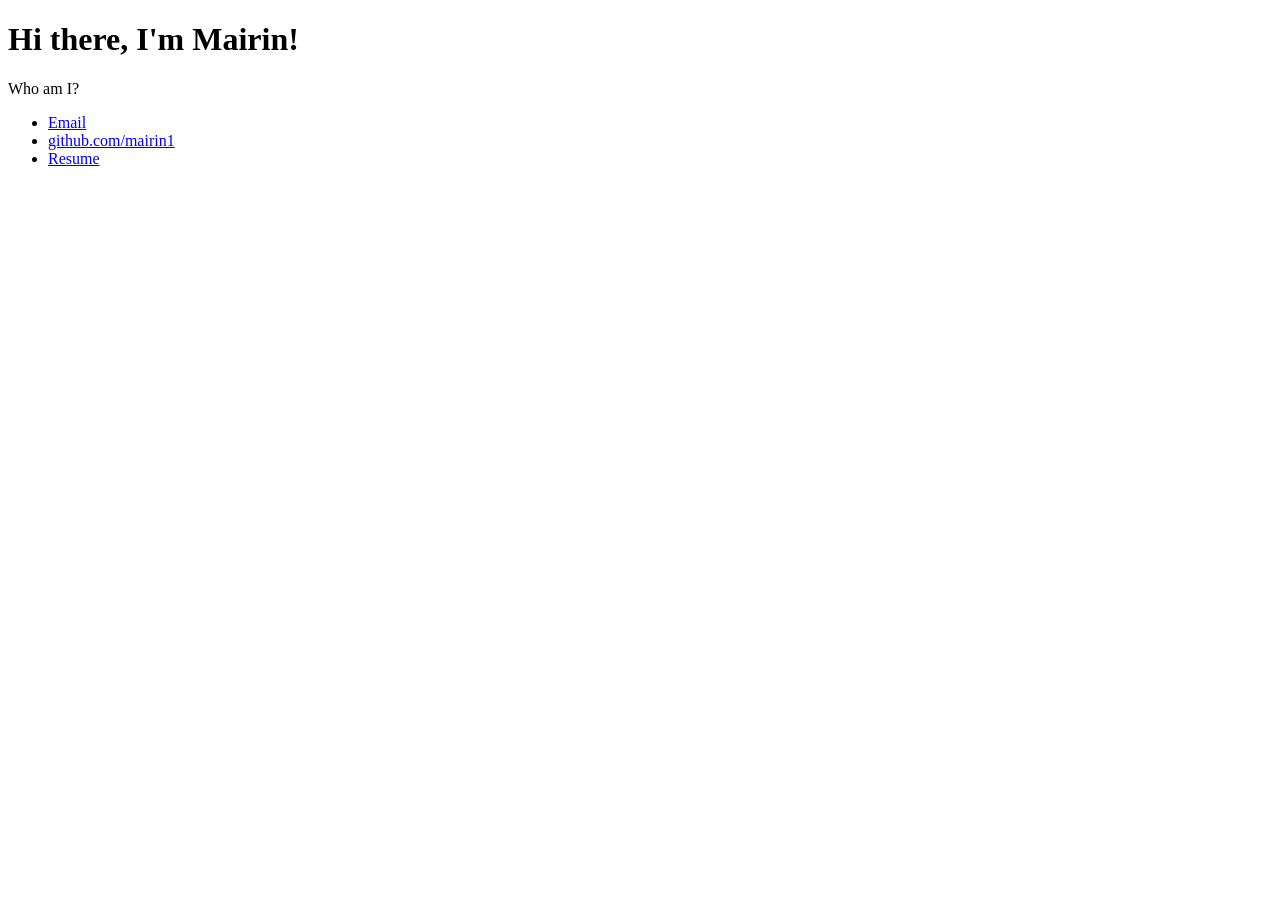
==== index.html @ e9eb47ba "adding links and just getting things running" ====
<!doctype html>
<html>
  <head>
    <title>Hello!</title>
  </head>
  <body>
    <div class="container">
      <div class="blurb">
        <h1>Hi there, I'm Mairin!</h1>
        <p>Who am I?</p>
      </div>
    </div>
    <footer>
      <ul>
        <li><a href="mailto:mairinoshaughnessy@gmail.com">Email</a></li>
        <li>
          <a href="https://github.com/mairin1">github.com/mairin1</a>
        </li>
        <li><a href="files/oshaughnessy_resume2026.pdf">Resume</a></li>
      </ul>
    </footer>
  </body>
</html>
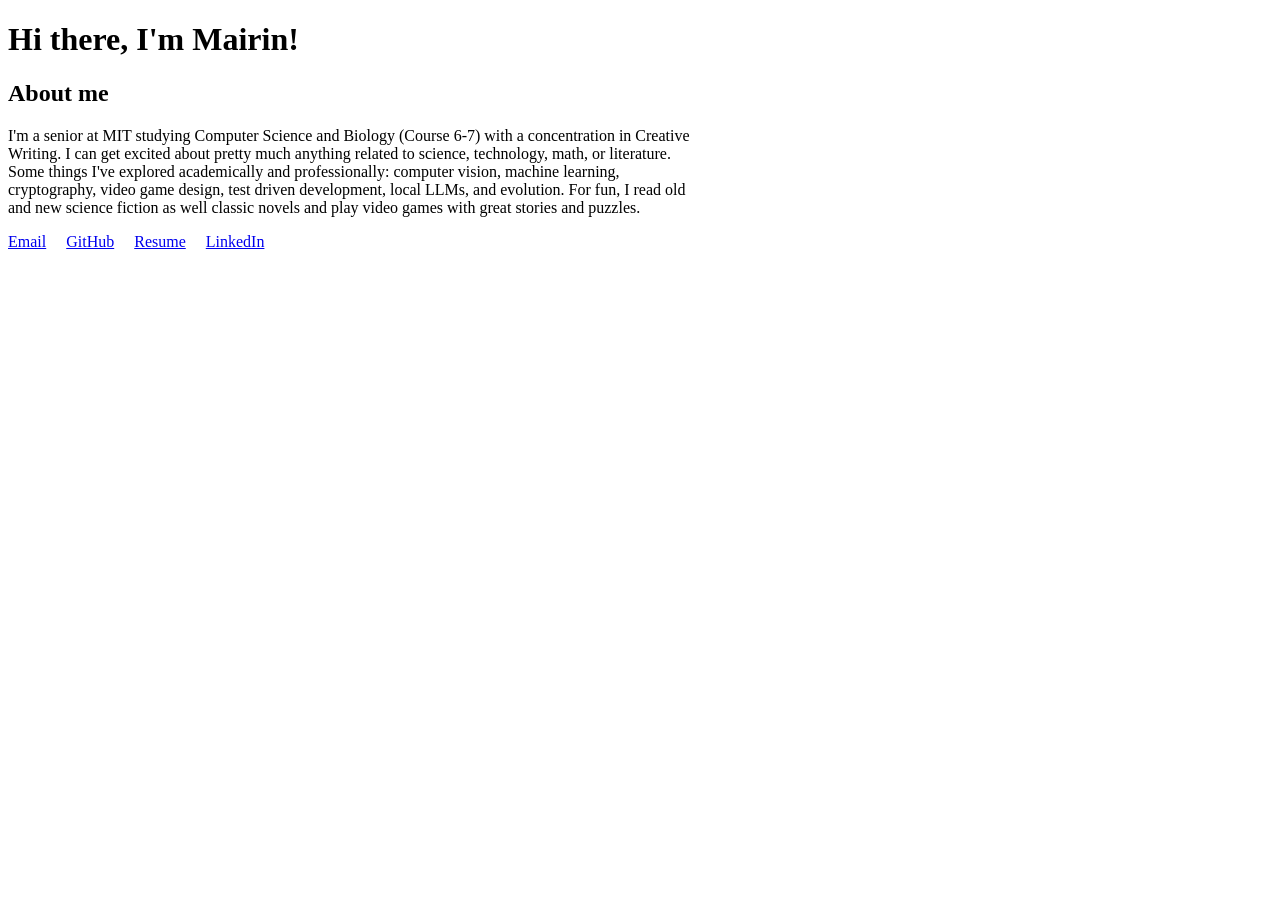
==== commit 382544be: "getting covers and book data" ====
--- a/index.html
+++ b/index.html
@@ -1,22 +1,38 @@
 <!doctype html>
 <html>
   <head>
-    <title>Hello!</title>
+    <title>Mairin O</title>
   </head>
   <body>
     <div class="container">
-      <div class="blurb">
+      <div class="blurb" style="max-width:700px">
         <h1>Hi there, I'm Mairin!</h1>
-        <p>Who am I?</p>
+        <h2>About me</h2>
+        <p>I'm a senior at MIT studying Computer Science and Biology (Course 6-7) with a concentration in Creative Writing.
+            I can get excited about pretty much anything related to science, technology, math, or literature.
+            Some things I've explored academically and professionally: computer vision, machine learning, cryptography, video game design,
+            test driven development, local LLMs, and evolution. For fun, I read old and new science fiction as well
+            classic novels and play video games with great stories and puzzles. </p>
       </div>
     </div>
+    
+    <!--Contact info and resume links footer-->
     <footer>
+    <style>
+        ul {
+        list-style: none;
+        padding: 0;
+        display: flex;
+        gap: 20px;  /* Space between items */
+        }
+    </style>
       <ul>
         <li><a href="mailto:mairinoshaughnessy@gmail.com">Email</a></li>
         <li>
-          <a href="https://github.com/mairin1">github.com/mairin1</a>
+          <a href="https://github.com/mairin1" target="_blank">GitHub</a>
         </li>
-        <li><a href="files/oshaughnessy_resume2026.pdf">Resume</a></li>
+        <li><a href="files/oshaughnessy_resume2026.pdf" target="_blank">Resume</a></li>
+        <li><a href="https://www.linkedin.com/in/mairin-o-shaughnessy-2757a9292/" target="_blank">LinkedIn</a></li>
       </ul>
     </footer>
   </body>
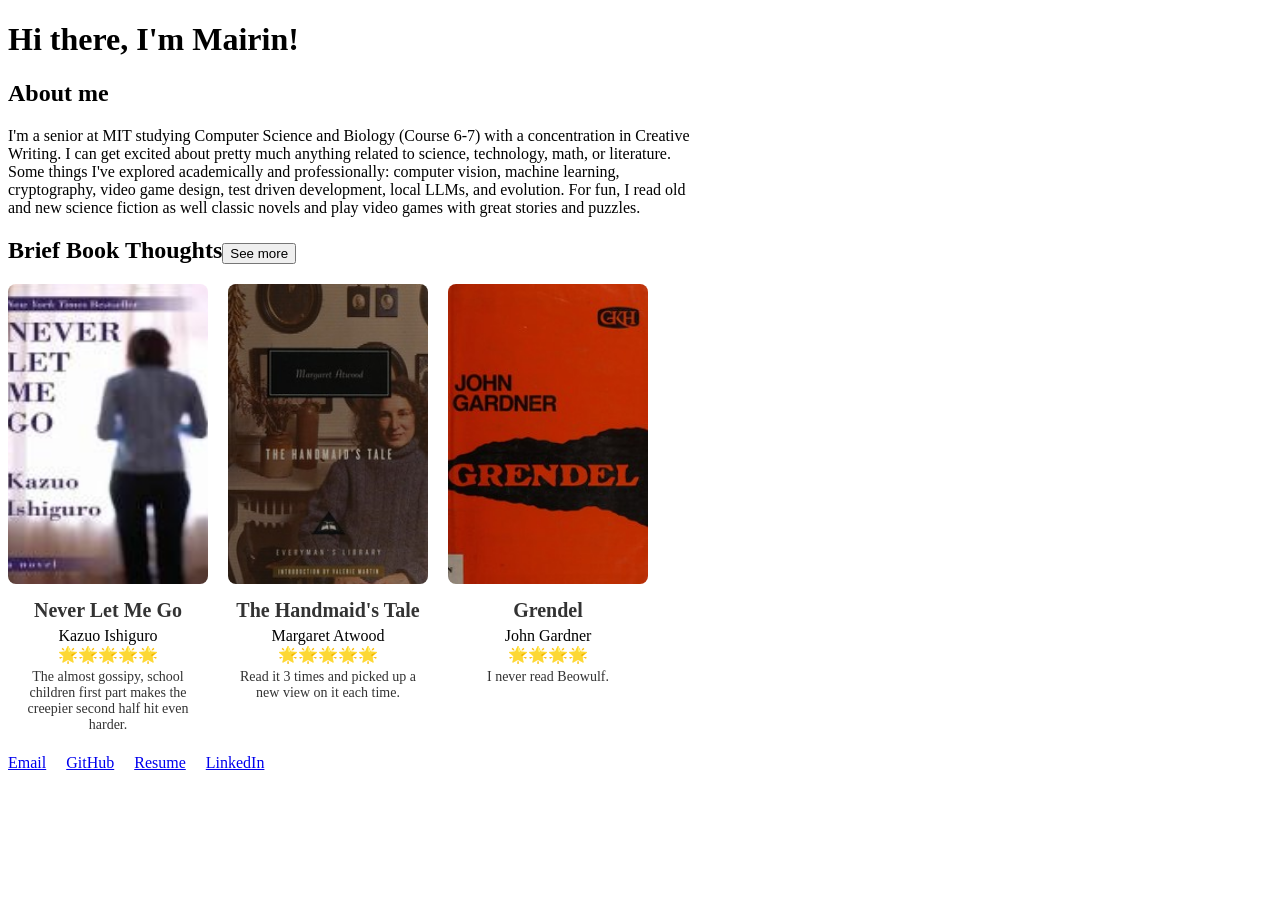
==== commit be7d01f6: "mostly functional book feature" ====
--- a/index.html
+++ b/index.html
@@ -2,8 +2,12 @@
 <html>
   <head>
     <title>Mairin O</title>
+    <script type="text/javascript" src="files/books.json"></script>
+    <script type="text/javascript" src='books.js'> </script>
+    <link rel="stylesheet" href="styles.css">
   </head>
-  <body>
+  <body onLoad="loadBooks()">
+    <!--About me section-->
     <div class="container">
       <div class="blurb" style="max-width:700px">
         <h1>Hi there, I'm Mairin!</h1>
@@ -15,17 +19,21 @@
             classic novels and play video games with great stories and puzzles. </p>
       </div>
     </div>
+
+    <!--Book reviews functionality-->
+    <div class="container">
+      <div id="books-header" class="books-header">
+        <h2>Brief Book Thoughts<button id="refreshBooksButton">See more</button></h2>
+        <script>
+            document.getElementById('refreshBooksButton').addEventListener('click', loadBooks);
+        </script>
+      </div>
+      <ul id="book-row">
+      </ul>
+    </div>
     
-    <!--Contact info and resume links footer-->
+    <!--Footer with links-->
     <footer>
-    <style>
-        ul {
-        list-style: none;
-        padding: 0;
-        display: flex;
-        gap: 20px;  /* Space between items */
-        }
-    </style>
       <ul>
         <li><a href="mailto:mairinoshaughnessy@gmail.com">Email</a></li>
         <li>
--- a/styles.css
+++ b/styles.css
@@ -0,0 +1,45 @@
+.book-row {
+  display: flex;
+  gap: 20px;  /* space between each image */
+  justify-content: center;
+  padding: 20px;
+}
+
+.book-item {
+  display: flex;
+  flex-direction: column;  /* stack vertically */
+  align-items: center;
+  text-align: center;
+}
+
+.book-item img {
+  width: 200px;
+  height: 300px;
+  object-fit: cover;
+  margin-bottom: 10px;
+  border-radius: 8px;
+}
+
+.book-item .title {
+  font-size: 20px;
+  color: #333;
+  margin: 5px 0;
+  font-weight: bold;
+}
+
+.book-item .review {
+  font-size: 14px;
+  color: #333;
+  margin: 5px 0;
+  max-width: 200px;
+  /* font-weight: bold; */
+  /* word-wrap: break-word;
+  overflow-wrap: break-word; */
+}
+
+ul {
+    list-style: none;
+    padding: 0;
+    display: flex;
+    gap: 20px;  /* Space between items */
+}
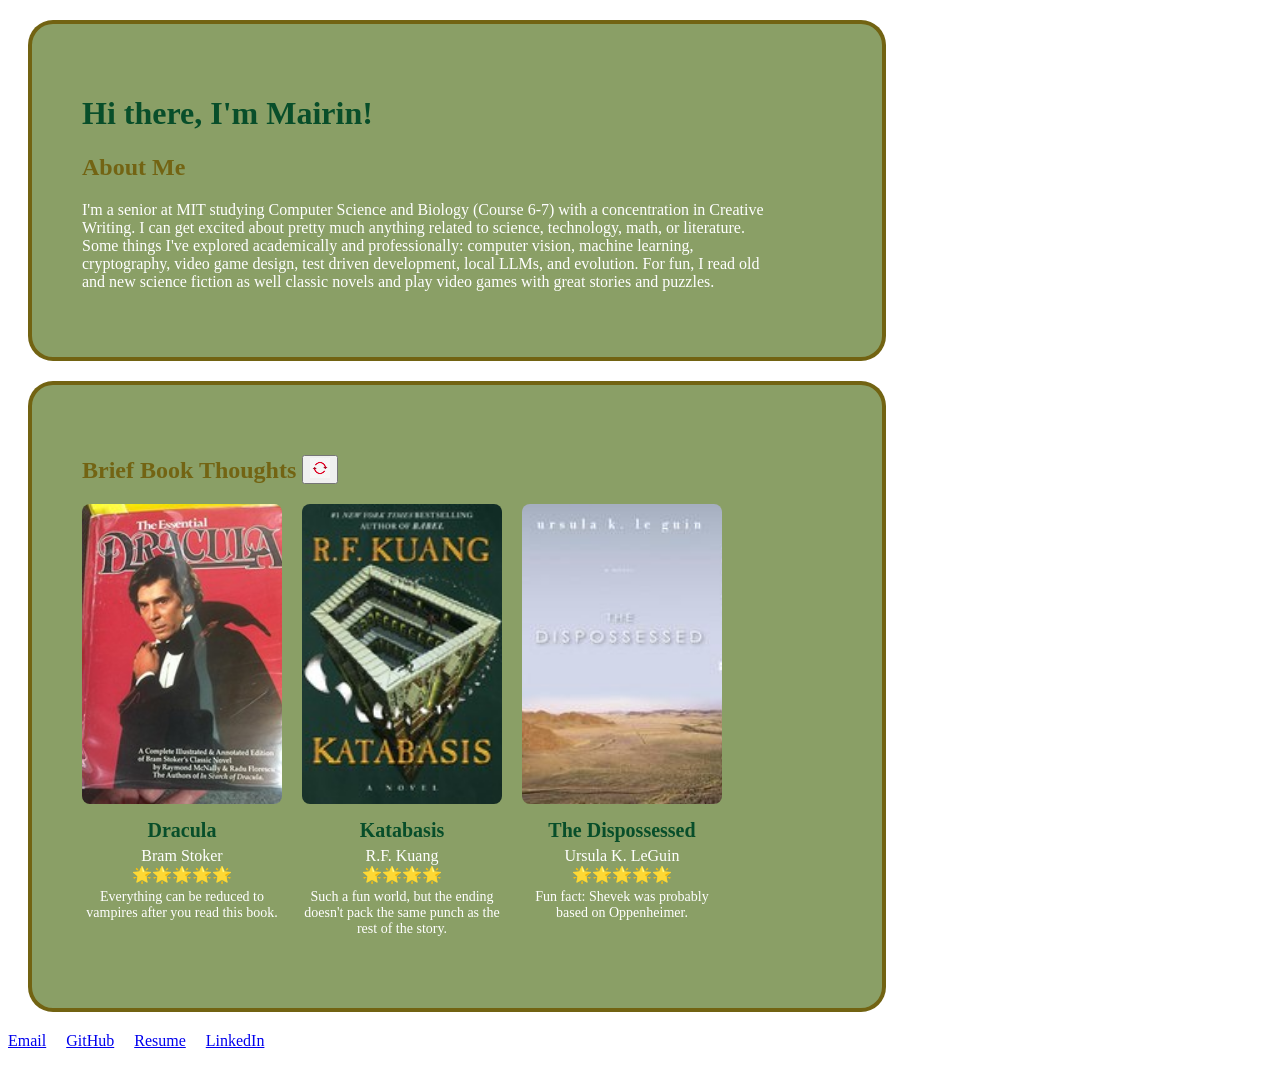
==== commit 208d8e8a: "making it cuter" ====
--- a/index.html
+++ b/index.html
@@ -11,7 +11,7 @@
     <div class="container">
       <div class="blurb" style="max-width:700px">
         <h1>Hi there, I'm Mairin!</h1>
-        <h2>About me</h2>
+        <h2>About Me</h2>
         <p>I'm a senior at MIT studying Computer Science and Biology (Course 6-7) with a concentration in Creative Writing.
             I can get excited about pretty much anything related to science, technology, math, or literature.
             Some things I've explored academically and professionally: computer vision, machine learning, cryptography, video game design,
@@ -23,7 +23,13 @@
     <!--Book reviews functionality-->
     <div class="container">
       <div id="books-header" class="books-header">
-        <h2>Brief Book Thoughts<button id="refreshBooksButton">See more</button></h2>
+        <h2>Brief Book Thoughts
+          <button id="refreshBooksButton">
+            <img src="files/reload.jpg"
+     	      alt="Button Image" style="width: 20px; height: 20px;">
+            </img>
+          </button>
+        </h2>
         <script>
             document.getElementById('refreshBooksButton').addEventListener('click', loadBooks);
         </script>
--- a/styles.css
+++ b/styles.css
@@ -22,19 +22,20 @@
 
 .book-item .title {
   font-size: 20px;
-  color: #333;
+  color: rgba(6, 77, 41, 0.988);
   margin: 5px 0;
   font-weight: bold;
 }
 
 .book-item .review {
   font-size: 14px;
-  color: #333;
+  color: #ffffff;
   margin: 5px 0;
   max-width: 200px;
-  /* font-weight: bold; */
-  /* word-wrap: break-word;
-  overflow-wrap: break-word; */
+}
+
+.book-item .author {
+    color: #ffffff;
 }
 
 ul {
@@ -42,4 +43,29 @@
     padding: 0;
     display: flex;
     gap: 20px;  /* Space between items */
+}
+
+.container {
+  width: 750px;
+  border: 4px solid rgba(114, 99, 18, 0.988);
+  padding: 50px;
+  margin: 20px;
+  border-radius: 25px;
+  background-color: rgb(138, 159, 102);
+}
+
+title {
+  color: rgba(6, 77, 41, 0.988);
+}
+
+h1 {
+    color: rgba(6, 77, 41, 0.988);
+}
+
+h2 {
+    color: rgba(114, 99, 18, 0.988);
+}
+
+p {
+    color: #ffffff;
 }
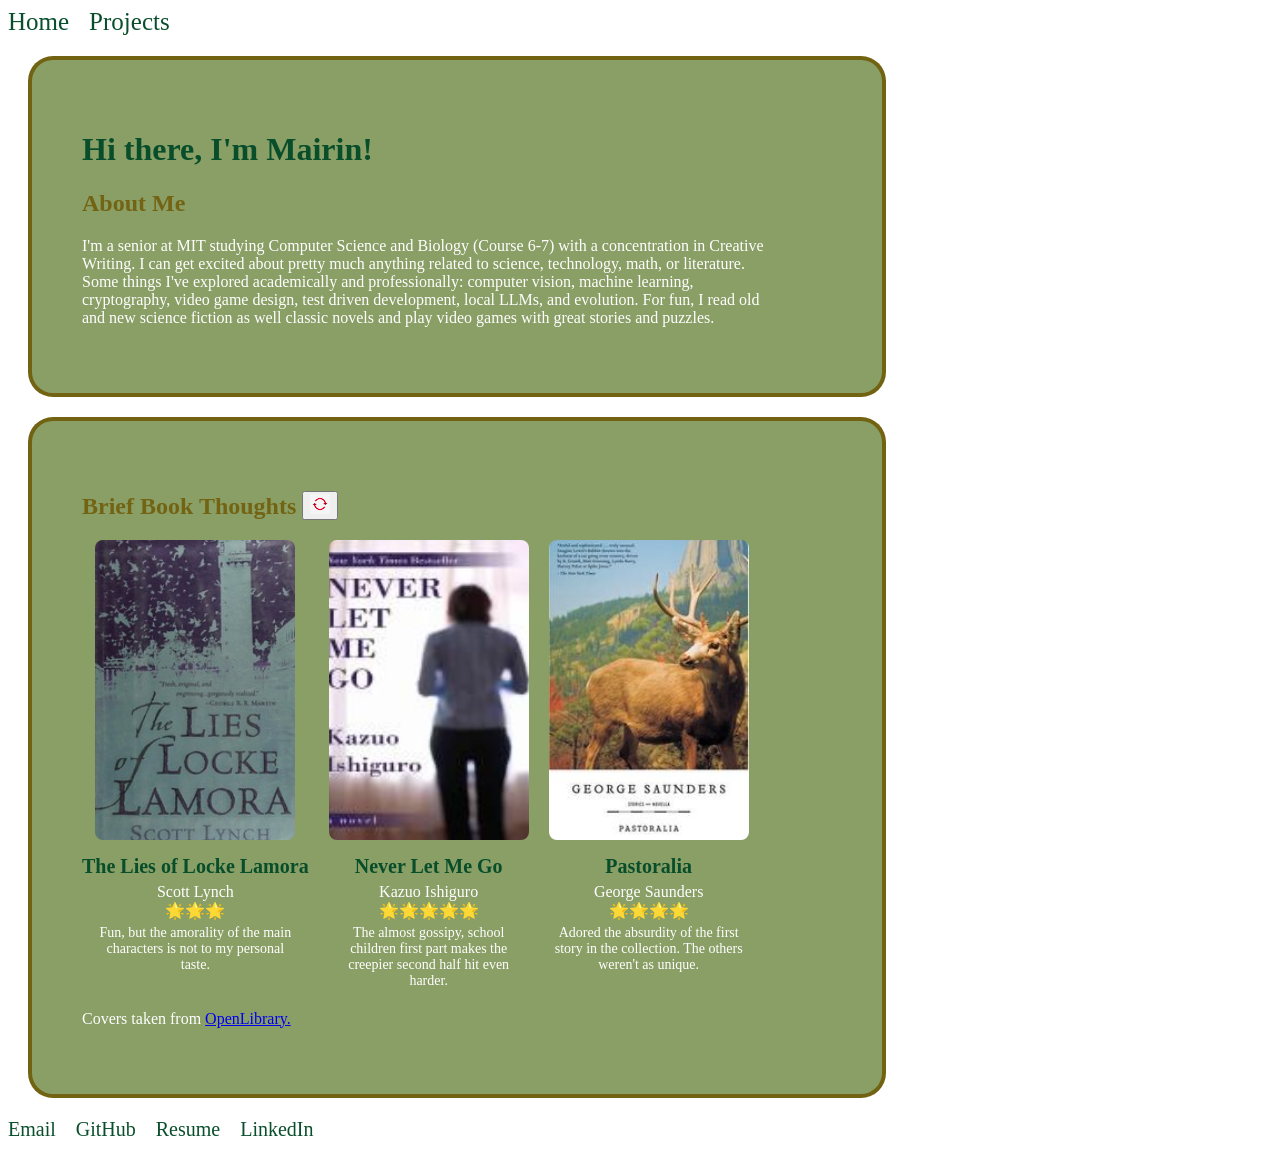
==== commit 7941baeb: "adding a projects page and navigation" ====
--- a/index.html
+++ b/index.html
@@ -1,12 +1,21 @@
 <!doctype html>
 <html>
   <head>
-    <title>Mairin O</title>
+    <title>Home</title>
     <script type="text/javascript" src="files/books.json"></script>
     <script type="text/javascript" src='books.js'> </script>
     <link rel="stylesheet" href="styles.css">
   </head>
   <body onLoad="loadBooks()">
+    <div id="nav-placeholder"></div>
+    <script>
+    fetch('/nav.html')
+        .then(res => res.text())
+        .then(html => {
+        document.getElementById('nav-placeholder').innerHTML = html;
+        });
+    </script>
+
     <!--About me section-->
     <div class="container">
       <div class="blurb" style="max-width:700px">
@@ -36,16 +45,17 @@
       </div>
       <ul id="book-row">
       </ul>
+      <p>Covers taken from <a href="https://openlibrary.org">OpenLibrary.</a></p>
     </div>
     
     <!--Footer with links-->
     <footer>
       <ul>
-        <li><a href="mailto:mairinoshaughnessy@gmail.com">Email</a></li>
+        <li><a href="mailto:mairinoshaughnessy@gmail.com" target="_blank">Email</a></li>
         <li>
           <a href="https://github.com/mairin1" target="_blank">GitHub</a>
         </li>
-        <li><a href="files/oshaughnessy_resume2026.pdf" target="_blank">Resume</a></li>
+        <li><a href="files/oshaughnessy_resume_fall2026.pdf" target="_blank">Resume</a></li>
         <li><a href="https://www.linkedin.com/in/mairin-o-shaughnessy-2757a9292/" target="_blank">LinkedIn</a></li>
       </ul>
     </footer>
--- a/styles.css
+++ b/styles.css
@@ -68,4 +68,33 @@
 
 p {
     color: #ffffff;
+}
+
+.header a {
+  color: rgba(6, 77, 41, 0.988);
+  font-size: 25px;
+  text-decoration: none;      /* remove the underline */
+  margin-right: 1rem;
+}
+
+.header a:hover {
+  text-decoration: underline; /* bring it back on hover, optional */
+}
+
+.header a:visited {
+  color: rgba(6, 77, 41, 0.988); /* stop visited links turning purple */
+}
+
+footer a {
+  color: rgba(6, 77, 41, 0.988);
+  text-decoration: none;
+  font-size: 20px;
+}
+
+footer a:visited {
+  color: rgba(6, 77, 41, 0.988);
+}
+
+footer a:hover {
+  text-decoration: underline;
 }
